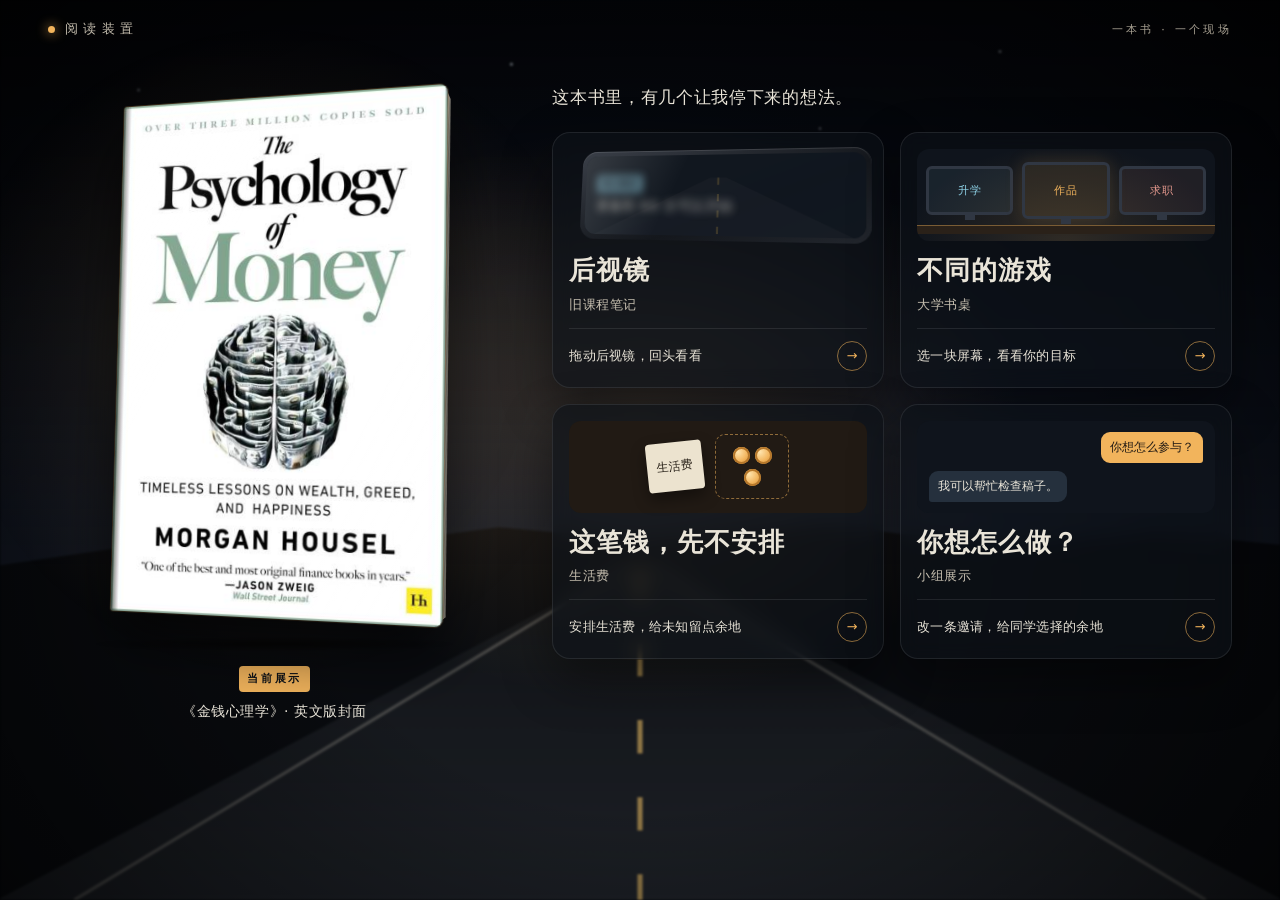
==== index.html @ bd825a44 "Publish reading atlas prototype" ====
<!-- File: index.html -->
<!DOCTYPE html>
<html lang="zh-CN">
<head>
<meta charset="UTF-8">
<meta name="viewport" content="width=device-width, initial-scale=1, viewport-fit=cover">
<title>阅读装置</title>
<style>
  :root {
    --ink: #e9e4d8;
    --ink-dim: #c5beaf;
    --ink-faint: #aaa394;
    --amber: #f2b45c;
    --amber-soft: rgba(242, 180, 92, 0.14);
    --cyan: #8fd3e8;
    --glass: rgba(14, 18, 25, 0.62);
    --glass-line: rgba(255, 255, 255, 0.09);
    --rx: 0deg;
    --ry: 0deg;
  }

  * {
    box-sizing: border-box;
    margin: 0;
    padding: 0;
  }

  html,
  body {
    min-height: 100%;
    background: #05070b;
    color: var(--ink);
    font-family: "PingFang SC", "Hiragino Sans GB", "Noto Sans SC", "Microsoft YaHei", system-ui, sans-serif;
    -webkit-font-smoothing: antialiased;
  }

  body {
    overflow-x: hidden;
  }

  a {
    color: inherit;
    text-decoration: none;
  }

  /* ---------- 夜路背景 ---------- */
  .backdrop {
    position: fixed;
    inset: 0;
    z-index: 0;
    pointer-events: none;
  }

  .backdrop svg {
    width: 100%;
    height: 100%;
    display: block;
    filter: blur(1.2px) brightness(0.8);
  }

  .dash {
    stroke-dasharray: 26 34;
    animation: drive 3.2s linear infinite;
  }

  @keyframes drive {
    to {
      stroke-dashoffset: -60;
    }
  }

  .backdrop::after {
    content: "";
    position: absolute;
    inset: 0;
    background:
      radial-gradient(ellipse at 50% 46%, rgba(242, 180, 92, 0.16) 0%, transparent 42%),
      radial-gradient(ellipse at 50% 60%, transparent 35%, rgba(0, 0, 0, 0.82) 100%);
  }

  /* ---------- 顶部 ---------- */
  .top {
    position: relative;
    z-index: 3;
    display: flex;
    justify-content: space-between;
    align-items: center;
    padding: max(20px, env(safe-area-inset-top)) clamp(18px, 4vw, 48px) 0;
  }

  .brand {
    font-size: 13px;
    letter-spacing: 0.42em;
    color: var(--ink-dim);
  }

  .brand::before {
    content: "";
    display: inline-block;
    width: 7px;
    height: 7px;
    margin-right: 10px;
    border-radius: 50%;
    background: var(--amber);
    box-shadow: 0 0 12px var(--amber);
    vertical-align: middle;
  }

  .now {
    font-size: 11px;
    letter-spacing: 0.3em;
    color: var(--ink-faint);
  }

  /* ---------- 主画面 ---------- */
  .scene {
    position: relative;
    z-index: 2;
    min-height: calc(100vh - 60px);
    min-height: calc(100dvh - 60px);
    display: grid;
    grid-template-columns: 1fr auto 1fr;
    align-items: center;
    gap: clamp(20px, 4vw, 64px);
    padding: clamp(20px, 4vh, 48px) clamp(18px, 4vw, 48px) max(28px, env(safe-area-inset-bottom));
  }

  /* 侧边竖排书名 */
  .vertical {
    justify-self: start;
    align-self: center;
    writing-mode: vertical-rl;
    font-size: clamp(40px, 6.2vw, 92px);
    font-weight: 800;
    letter-spacing: 0.18em;
    line-height: 1;
    color: transparent;
    -webkit-text-stroke: 1px rgba(242, 180, 92, 0.32);
    user-select: none;
    pointer-events: none;
  }

  /* ---------- 书 ---------- */
  .book-wrap {
    position: relative;
    display: flex;
    flex-direction: column;
    align-items: center;
    perspective: 1200px;
  }

  .halo {
    position: absolute;
    top: 42%;
    left: 50%;
    width: 150%;
    aspect-ratio: 1;
    transform: translate(-50%, -50%);
    border-radius: 50%;
    background: radial-gradient(circle, rgba(242, 180, 92, 0.22) 0%, rgba(242, 180, 92, 0.05) 40%, transparent 68%);
    animation: breathe 7s ease-in-out infinite;
    pointer-events: none;
  }

  @keyframes breathe {
    0%, 100% {
      opacity: 0.75;
    }
    50% {
      opacity: 1;
    }
  }

  .book {
    position: relative;
    width: clamp(190px, 24vw, 320px);
    aspect-ratio: 400 / 618;
    transform-style: preserve-3d;
    transform: rotateY(calc(-16deg + var(--ry))) rotateX(calc(4deg + var(--rx)));
    animation: float 8s ease-in-out infinite;
  }

  @keyframes float {
    0%, 100% {
      translate: 0 0;
    }
    50% {
      translate: 0 -8px;
    }
  }

  .cover {
    position: absolute;
    inset: 0;
    border-radius: 3px 8px 8px 3px;
    overflow: hidden;
    background: linear-gradient(155deg, #1d222b 0%, #0f1218 55%, #191d24 100%);
    box-shadow:
      0 30px 60px rgba(0, 0, 0, 0.65),
      0 0 0 1px rgba(242, 180, 92, 0.25),
      inset 0 1px 0 rgba(255, 255, 255, 0.08);
  }

  .cover::before {
    content: "";
    position: absolute;
    top: 0;
    bottom: 0;
    left: 0;
    width: 14px;
    background: linear-gradient(90deg, rgba(0, 0, 0, 0.55), rgba(255, 255, 255, 0.06) 60%, transparent);
    z-index: 2;
    pointer-events: none;
  }

  .cover::after {
    content: "";
    position: absolute;
    inset: 0;
    background: linear-gradient(118deg, rgba(255, 255, 255, 0.14) 0%, transparent 32%, transparent 70%, rgba(255, 255, 255, 0.05) 100%);
    z-index: 2;
    pointer-events: none;
  }

  .cover img {
    width: 100%;
    height: 100%;
    object-fit: contain;
    display: block;
  }

  .placeholder {
    position: absolute;
    inset: 0;
    display: flex;
    flex-direction: column;
    justify-content: center;
    gap: 28px;
    padding: 12% 12% 9% 16%;
  }

  .placeholder .rule {
    width: 38%;
    height: 2px;
    background: var(--amber);
  }

  .placeholder .ph-title {
    font-size: clamp(26px, 3.4vw, 44px);
    font-weight: 800;
    line-height: 1.2;
    letter-spacing: 0.08em;
    color: var(--ink);
    word-break: keep-all;
  }

  .placeholder .ph-mark {
    border: 1px dashed rgba(242, 180, 92, 0.55);
    border-radius: 6px;
    padding: 8px 10px;
    font-size: 10.5px;
    line-height: 1.6;
    color: var(--amber);
    background: rgba(242, 180, 92, 0.06);
  }

  .placeholder .ph-mark code {
    font-family: ui-monospace, SFMono-Regular, Menlo, monospace;
    font-size: 10px;
    color: var(--ink-dim);
  }

  .pages {
    position: absolute;
    top: 1.5%;
    bottom: 1.5%;
    right: 0;
    width: 22px;
    transform-origin: right center;
    transform: rotateY(-90deg);
    background: repeating-linear-gradient(90deg, #d9d2c2 0 1px, #bfb7a6 1px 2px);
    opacity: 0.7;
  }

  .floor-shadow {
    width: 80%;
    height: 22px;
    margin-top: 26px;
    border-radius: 50%;
    background: radial-gradient(ellipse, rgba(0, 0, 0, 0.7), transparent 70%);
    animation: shadow 8s ease-in-out infinite;
  }

  @keyframes shadow {
    0%, 100% {
      transform: scaleX(1);
      opacity: 0.9;
    }
    50% {
      transform: scaleX(0.9);
      opacity: 0.65;
    }
  }

  .caption {
    margin-top: 14px;
    display: flex;
    align-items: center;
    gap: 10px;
    font-size: clamp(15px, 1.6vw, 18px);
    letter-spacing: 0.12em;
  }

  .caption .label {
    font-size: 10px;
    letter-spacing: 0.24em;
    padding: 4px 8px;
    border-radius: 4px;
    color: #0d1117;
    background: var(--amber);
    font-weight: 700;
  }

  /* ---------- 作品入口 ---------- */
  .works {
    justify-self: end;
    align-self: end;
    display: flex;
    flex-direction: column;
    gap: 14px;
    width: min(340px, 100%);
    margin-bottom: clamp(0px, 6vh, 64px);
  }

  .works-head {
    font-size: 11px;
    letter-spacing: 0.32em;
    color: var(--ink-faint);
    padding-left: 2px;
  }

  .work {
    position: relative;
    display: block;
    padding: 16px;
    border-radius: 18px;
    background: var(--glass);
    border: 1px solid var(--glass-line);
    backdrop-filter: blur(10px);
    -webkit-backdrop-filter: blur(10px);
    box-shadow: 0 20px 50px rgba(0, 0, 0, 0.45);
    transition: transform 0.4s ease, border-color 0.4s ease;
    outline: none;
  }

  .work:hover,
  .work:focus-visible {
    transform: translateY(-3px);
    border-color: rgba(242, 180, 92, 0.45);
  }

  .work:focus-visible {
    box-shadow:
      0 0 0 3px rgba(143, 211, 232, 0.6),
      0 20px 50px rgba(0, 0, 0, 0.45);
  }

  /* 迷你后视镜 */
  .mini {
    position: relative;
    height: 92px;
    border-radius: 16px;
    padding: 5px;
    background: linear-gradient(160deg, #3a3f48, #14171c 60%, #22262d);
    box-shadow: inset 0 1px 0 rgba(255, 255, 255, 0.12);
    transform: perspective(600px) rotateY(-14deg) rotateX(6deg);
    transition: transform 0.6s ease;
  }

  .mini-glass {
    position: relative;
    width: 100%;
    height: 100%;
    border-radius: 12px;
    overflow: hidden;
    background: rgba(20, 26, 34, 0.95);
  }

  .mini-glass svg {
    position: absolute;
    inset: 0;
    width: 100%;
    height: 100%;
    opacity: 0.5;
  }

  .mini-note {
    position: absolute;
    inset: 0;
    display: flex;
    flex-direction: column;
    justify-content: center;
    gap: 5px;
    padding: 8px 12px;
    filter: blur(4px);
    opacity: 0.45;
    transition: filter 0.6s ease, opacity 0.6s ease;
  }

  .mini-note .tag {
    align-self: flex-start;
    font-size: 9px;
    font-weight: 700;
    letter-spacing: 0.12em;
    padding: 3px 6px;
    border-radius: 3px;
    color: #0d1117;
    background: var(--cyan);
  }

  .mini-note strong {
    font-size: 14px;
    letter-spacing: 0.04em;
  }

  .mini-shine {
    position: absolute;
    inset: 0;
    background: linear-gradient(115deg, rgba(255, 255, 255, 0.16) 0%, transparent 35%);
    pointer-events: none;
  }

  .work:hover .mini,
  .work:focus-visible .mini {
    transform: perspective(600px) rotateY(0deg) rotateX(0deg);
  }

  .work:hover .mini-note,
  .work:focus-visible .mini-note {
    filter: blur(0);
    opacity: 1;
  }

  .work-meta {
    margin-top: 14px;
    display: flex;
    flex-direction: column;
    gap: 6px;
  }

  .work-type {
    font-size: 10px;
    letter-spacing: 0.28em;
    color: var(--amber);
  }

  .work-title {
    font-size: clamp(24px, 2.6vw, 30px);
    font-weight: 800;
    letter-spacing: 0.12em;
  }

  .work-pair {
    font-size: 12.5px;
    color: var(--ink-dim);
    letter-spacing: 0.04em;
  }

  .work-cta {
    margin-top: 10px;
    display: flex;
    justify-content: space-between;
    align-items: center;
    padding-top: 12px;
    border-top: 1px solid var(--glass-line);
    font-size: 13px;
    letter-spacing: 0.08em;
  }

  .work-cta .arrow {
    display: inline-grid;
    place-items: center;
    width: 30px;
    height: 30px;
    border-radius: 50%;
    border: 1px solid rgba(242, 180, 92, 0.55);
    color: var(--amber);
    transition: background 0.3s, color 0.3s;
  }

  .work:hover .arrow,
  .work:focus-visible .arrow {
    background: var(--amber);
    color: #0d1117;
  }

  .desk-preview {
    position: relative; display: flex; align-items: center; gap: 9px;
    height: 92px; padding: 12px 9px 20px; border-radius: 12px;
    background: radial-gradient(ellipse at 50% 100%, #f2b45c24, transparent 75%), #0f141c;
    overflow: hidden;
  }
  .desk-preview::after {
    content: ""; position: absolute; left: 0; right: 0; bottom: 7px;
    height: 8px; border-top: 1px solid #f2b45c66; background: #2a2119;
  }
  .preview-screen {
    position: relative; display: grid; place-items: center; flex: 1; min-width: 0;
    height: 49px; border: 3px solid #303743; border-radius: 6px;
    background: #8fd3e813; color: #8fd3e8; font-size: 11px; letter-spacing: .1em;
  }
  .preview-screen::after {
    content: ""; position: absolute; bottom: -8px; left: 44%; width: 12%; height: 5px; background: #303743;
  }
  .preview-screen:nth-child(2) { height: 57px; color: var(--amber); background: #f2b45c18; box-shadow: 0 0 18px #f2b45c28; }
  .preview-screen:nth-child(3) { color: #e79a8f; background: #e79a8f13; }

  .chip-preview { display:flex; align-items:center; justify-content:center; gap:12px; height:92px; border-radius:12px; background:#211a14; }
  .preview-paper { padding:16px 10px; border-radius:4px; background:#ece3cf; color:#2b241b; font-size:12px; transform:rotate(-6deg); box-shadow:0 7px 15px #0006; }
  .preview-reserve { display:flex; flex-wrap:wrap; justify-content:center; gap:5px; width:74px; padding:12px 8px; border:1px dashed #f2b45c88; border-radius:10px; }
  .preview-chip { width:17px; height:17px; border-radius:50%; background:radial-gradient(circle at 30% 30%,#ffe4ad,#f2b45c 55%,#b6772a); box-shadow:inset 0 0 0 2px #b6772a; }

  /* ---------- 手机适配 ---------- */
  @media (max-width: 820px) {
    .scene {
      grid-template-columns: 1fr;
      justify-items: center;
      gap: 28px;
      padding-top: 18px;
    }

    .vertical {
      position: absolute;
      top: 10px;
      left: 14px;
      font-size: clamp(40px, 13vw, 64px);
      opacity: 0.7;
    }

    .book {
      width: clamp(170px, 50vw, 240px);
    }

    .works {
      justify-self: center;
      align-self: start;
      margin-bottom: 0;
    }
  }

  @media (prefers-reduced-motion: reduce) {
    .dash,
    .halo,
    .book,
    .floor-shadow {
      animation: none;
    }

    .work,
    .mini,
    .mini-note {
      transition: none;
    }
  }

  .chat-preview { display:flex; flex-direction:column; justify-content:center; gap:8px; height:92px; padding:12px; border-radius:12px; background:#0f141c; }
  .chat-preview span { align-self:flex-end; padding:7px 9px; border-radius:9px 9px 3px 9px; background:#f2b45c; color:#211a14; font-size:12px; }
  .chat-preview span + span { align-self:flex-start; border-radius:9px 9px 9px 3px; background:#25303d; color:#e9e4d8; }
  .work-pair, .cta, .site-name, .book-caption { font-size:14px; line-height:1.7; }

  /* 一本书与四个场景：保留周围留白，缩短入口纵向队列 */
  .scene {
    width: min(1280px, 100%);
    margin: 0 auto;
    grid-template-columns: minmax(0, 0.8fr) minmax(0, 1.2fr);
    align-items: start;
    gap: clamp(32px, 4vw, 64px);
    padding: clamp(32px, 5vh, 64px) clamp(24px, 4vw, 48px) 48px;
  }
  .vertical { display: none; }
  .book-wrap { min-width: 0; padding-top: 8px; }
  .book { width: min(340px, 100%); }
  .floor-shadow { margin-top: 20px; height: 16px; }
  .caption { flex-direction: column; gap: 8px; text-align: center; letter-spacing: .04em; line-height: 1.6; font-size: 14px; }
  .caption .label { font-size: 11px; }
  .works {
    display: grid;
    grid-template-columns: repeat(2, minmax(0, 1fr));
    width: 100%; min-width: 0;
    justify-self: stretch; align-self: start;
    gap: 16px; margin-bottom: 0;
  }
  .works-head { grid-column: 1 / -1; font-size: 17px; line-height: 1.7; letter-spacing: .04em; color: var(--ink); padding: 0 0 4px; }
  .work { display: flex; flex-direction: column; min-width: 0; padding: 16px; }
  .work-type { display: none; }
  .work-meta { margin-top: 12px; gap: 6px; margin-bottom: 12px; }
  .work-title { font-size: clamp(21px, 2vw, 26px); line-height: 1.4; letter-spacing: .04em; overflow-wrap: anywhere; }
  .work-pair { font-size: 13px; line-height: 1.6; }
  .work-cta { margin-top: auto; gap: 10px; font-size: 13px; line-height: 1.65; letter-spacing: .02em; }
  .work-cta .arrow { flex: none; }
  .mini, .desk-preview, .chip-preview, .chat-preview { flex: none; }
  @media (max-width: 999px) {
    .scene { grid-template-columns: minmax(0, 1fr); min-height: auto; gap: 40px; padding-top: 32px; }
    .book { width: min(300px, 65vw); }
    .book-wrap { width: 100%; }
    .works { width: min(680px, 100%); justify-self: center; }
    .works-head { text-align: center; }
    .work-title { font-size: 24px; }
  }
  @media (max-width: 599px) {
    .scene { padding-left: 20px; padding-right: 20px; gap: 32px; }
    .works { grid-template-columns: minmax(0, 1fr); width: min(400px, 100%); }
    .book { width: min(260px, 67vw); }
    .works-head { font-size: 16px; }
    .work { padding: 18px; }
    .work-title { font-size: 24px; }
    .top { gap: 14px; }
    .now { font-size: 10px; letter-spacing: .1em; }
  }
</style>
<link rel="stylesheet" href="mobile.css">
</head>
<body data-page="index">

<div class="backdrop" aria-hidden="true">
  <svg viewBox="0 0 1000 700" preserveAspectRatio="xMidYMax slice">
    <defs>
      <linearGradient id="sky" x1="0" y1="0" x2="0" y2="1">
        <stop offset="0" stop-color="#05070d"/>
        <stop offset="0.7" stop-color="#111827"/>
        <stop offset="1" stop-color="#1b2232"/>
      </linearGradient>
      <linearGradient id="asphalt" x1="0" y1="0" x2="0" y2="1">
        <stop offset="0" stop-color="#14171c"/>
        <stop offset="1" stop-color="#23272e"/>
      </linearGradient>
    </defs>
    <rect width="1000" height="440" fill="url(#sky)"/>
    <g fill="#cfd8e6">
      <circle cx="110" cy="70" r="1.2" opacity="0.6"/>
      <circle cx="250" cy="150" r="1" opacity="0.4"/>
      <circle cx="400" cy="50" r="1.3" opacity="0.7"/>
      <circle cx="640" cy="100" r="1" opacity="0.5"/>
      <circle cx="780" cy="40" r="1.2" opacity="0.6"/>
      <circle cx="900" cy="170" r="1" opacity="0.4"/>
    </g>
    <path d="M0 440 L150 418 L270 426 L390 410 L500 420 L640 408 L780 424 L900 414 L1000 424 L1000 440 Z" fill="#0a0d13"/>
    <rect y="440" width="1000" height="260" fill="#0b0e13"/>
    <polygon points="490,440 510,440 1000,700 0,700" fill="url(#asphalt)"/>
    <line x1="491" y1="440" x2="60" y2="700" stroke="#c9c4b8" stroke-width="2.5" opacity="0.35"/>
    <line x1="509" y1="440" x2="940" y2="700" stroke="#c9c4b8" stroke-width="2.5" opacity="0.35"/>
    <line class="dash" x1="500" y1="440" x2="500" y2="700" stroke="#f2c46b" stroke-width="4" opacity="0.7"/>
  </svg>
</div>

<header class="top">
  <span class="brand" id="siteName"></span>
  <span class="now">一本书 · 一个现场</span>
</header>

<main class="scene" id="scene">

  <div class="vertical" id="verticalTitle" aria-hidden="true"></div>

  <section class="book-wrap" aria-label="当前展示的书">
    <div class="halo"></div>
    <div class="book">
      <div class="cover" id="cover">
        <!-- ===== 封面图片替换位置 =====
             在下方 CONFIG.book.cover 填入图片路径（例如 images/cover.jpg），
             脚本会自动用图片替换此占位；留空则显示书名占位。 -->
      </div>
      <div class="pages"></div>
    </div>
    <div class="floor-shadow"></div>
    <p class="caption">
      <span class="label">当前展示</span>
      <span id="bookCaption"></span>
    </p>
  </section>

  <nav class="works" id="works" aria-label="作品入口"></nav>

</main>

<script>
/* ==================================================
   配置区：替换书名、封面、作品信息只需修改这里
   ================================================== */
var CONFIG = {
  siteName: "阅读装置",
  book: {
    title: "金钱心理学",
    cover: "assets/psychology-of-money-english-cover.jpg",
    edition: "The Psychology of Money（英文版）"
  },
  works: [
    {
      type: "互动作品",
      title: "后视镜",
      href: "rearview.html",
      pairing: "《金钱心理学》× 旧课程笔记",
      cta: "拖动后视镜，回头看看",
      previewTag: "笔记概括",
      previewLine: "准备到 60 分可以开始"
    },
    {
      type: "互动作品",
      title: "不同的游戏",
      href: "game.html",
      pairing: "《金钱心理学》× 大学书桌",
      cta: "选一块屏幕，看看你的目标",
      previewKind: "screens"
    },
    {
      type: "互动作品",
      title: "这笔钱，先不安排",
      href: "buffer.html",
      pairing: "《金钱心理学》× 生活费",
      cta: "安排生活费，给未知留点余地",
      previewKind: "chips"
    },
    {
      type: "互动作品",
      title: "你想怎么做？",
      href: "choice.html",
      pairing: "《金钱心理学》× 小组展示",
      cta: "改一条邀请，给同学选择的余地",
      previewKind: "chat"
    }
  ]
};
/* ================== 配置区结束 ================== */

(function () {
  var book = CONFIG.book;

  document.title = CONFIG.siteName + "｜《" + book.title + "》";
  document.getElementById("siteName").textContent = CONFIG.siteName;
  document.getElementById("verticalTitle").textContent = book.title;
  document.getElementById("bookCaption").textContent = "《" + book.title + "》· 英文版封面";

  /* ---------- 封面：有图用图，无图用占位 ---------- */
  var cover = document.getElementById("cover");

  function renderPlaceholder() {
    cover.innerHTML = "";
    var ph = document.createElement("div");
    ph.className = "placeholder";

    var rule = document.createElement("div");
    rule.className = "rule";

    var title = document.createElement("div");
    title.className = "ph-title";
    title.textContent = book.title;

    ph.appendChild(rule);
    ph.appendChild(title);
    cover.appendChild(ph);
  }

  if (book.cover) {
    var img = document.createElement("img");
    img.src = book.cover;
    img.alt = "《" + (book.edition || book.title) + "》封面";
    img.onerror = renderPlaceholder;
    cover.appendChild(img);
  } else {
    renderPlaceholder();
  }

  /* ---------- 作品入口 ---------- */
  var works = document.getElementById("works");
  var head = document.createElement("div");
  head.className = "works-head";
  head.textContent = "这本书里，有几个让我停下来的想法。";
  works.appendChild(head);

  CONFIG.works.forEach(function (w) {
    var a = document.createElement("a");
    a.className = "work";
    a.href = w.href;
    a.setAttribute("aria-label", w.type + "：" + w.title + "，" + w.pairing);

    a.innerHTML =
      '<div class="mini" aria-hidden="true">' +
        '<div class="mini-glass">' +
          '<svg viewBox="0 0 280 90" preserveAspectRatio="xMidYMid slice">' +
            '<rect width="280" height="90" fill="#0f141c"/>' +
            '<polygon points="132,28 148,28 280,90 0,90" fill="#1b1f26"/>' +
            '<line x1="140" y1="28" x2="140" y2="90" stroke="#6b5a35" stroke-width="2" stroke-dasharray="7 9"/>' +
          '</svg>' +
          '<div class="mini-note">' +
            '<span class="tag"></span>' +
            '<strong></strong>' +
          '</div>' +
          '<div class="mini-shine"></div>' +
        '</div>' +
      '</div>' +
      '<div class="work-meta">' +
        '<span class="work-type"></span>' +
        '<span class="work-title"></span>' +
        '<span class="work-pair"></span>' +
      '</div>' +
      '<div class="work-cta">' +
        '<span class="cta-text"></span>' +
        '<span class="arrow" aria-hidden="true">→</span>' +
      '</div>';

    a.querySelector(".mini-note .tag").textContent = w.previewTag;
    a.querySelector(".mini-note strong").textContent = w.previewLine;
    a.querySelector(".work-type").textContent = w.type;
    a.querySelector(".work-title").textContent = w.title;
    a.querySelector(".work-pair").textContent = w.pairing.split("×").pop().trim();
    a.querySelector(".cta-text").textContent = w.cta;

    if (w.previewKind === "screens") {
      var desk = document.createElement("div");
      desk.className = "desk-preview";
      desk.setAttribute("aria-hidden", "true");
      ["升学", "作品", "求职"].forEach(function (label) {
        var screen = document.createElement("span");
        screen.className = "preview-screen";
        screen.textContent = label;
        desk.appendChild(screen);
      });
      a.querySelector(".mini").replaceWith(desk);
    }


    if (w.previewKind === "chips") {
      var preview = document.createElement("div");
      preview.className = "chip-preview";
      preview.setAttribute("aria-hidden", "true");
      preview.innerHTML = '<span class="preview-paper">生活费</span><span class="preview-reserve"><i class="preview-chip"></i><i class="preview-chip"></i><i class="preview-chip"></i></span>';
      a.querySelector(".mini").replaceWith(preview);
    }

    if (w.previewKind === "chat") {
      var chat = document.createElement("div");
      chat.className = "chat-preview";
      chat.setAttribute("aria-hidden", "true");
      chat.innerHTML = '<span>你想怎么参与？</span><span>我可以帮忙检查稿子。</span>';
      a.querySelector(".mini").replaceWith(chat);
    }

    works.appendChild(a);
  });

  /* ---------- 克制的视差：仅鼠标、仅允许动态时 ---------- */
  var reduce = window.matchMedia("(prefers-reduced-motion: reduce)").matches;
  if (reduce) return;

  var root = document.documentElement;
  var targetX = 0;
  var targetY = 0;
  var curX = 0;
  var curY = 0;
  var running = false;

  function tick() {
    curX += (targetX - curX) * 0.08;
    curY += (targetY - curY) * 0.08;
    root.style.setProperty("--ry", (curX * 8).toFixed(2) + "deg");
    root.style.setProperty("--rx", (-curY * 5).toFixed(2) + "deg");
    if (Math.abs(targetX - curX) > 0.001 || Math.abs(targetY - curY) > 0.001) {
      requestAnimationFrame(tick);
    } else {
      running = false;
    }
  }

  window.addEventListener("pointermove", function (e) {
    if (e.pointerType !== "mouse") return;
    targetX = e.clientX / window.innerWidth - 0.5;
    targetY = e.clientY / window.innerHeight - 0.5;
    if (!running) {
      running = true;
      requestAnimationFrame(tick);
    }
  });

  document.addEventListener("mouseleave", function () {
    targetX = 0;
    targetY = 0;
    if (!running) {
      running = true;
      requestAnimationFrame(tick);
    }
  });
})();
</script>
</body>
</html>
---- mobile.css ----
/* Mobile-only adjustments; no remote dependencies. */
@media (max-width: 760px) {
  :root { --ink-dim: #c5beaf; --ink-faint: #aaa394; }
  body { padding-left: env(safe-area-inset-left, 0px); padding-right: env(safe-area-inset-right, 0px); padding-bottom: env(safe-area-inset-bottom, 0px); }
  .top { flex-wrap: wrap; gap: 10px; }
  .kicker { white-space: normal; line-height: 1.5; }
  .back, .btn, .return-link { min-height: 44px; display: inline-flex; align-items: center; justify-content: center; }
  .opt { min-height: 44px; }
  .btn, .back, .return-link, .opt { touch-action: manipulation; }
  .hint { font-size: 16px; line-height: 1.65; letter-spacing: .02em; }
  .demo, .sub, .setting, .note-tag, .tag, .use-note, .use-state, .ev-sub { font-size: 13px; line-height: 1.6; }
  .note p { font-size: 16px; line-height: 1.75; }
  .lamp, .halo, .floor-shadow, .dash { animation: none; }
  .note, .work, .status, .card { backdrop-filter: none; -webkit-backdrop-filter: none; }
  [data-page="index"] .work { background: rgba(14, 18, 25, .94); }
  [data-page="index"] .mini-note { filter: none; opacity: 1; }
  [data-page="index"] .mini { transform: none; }
  [data-page="index"] .book { animation: none; }
  [data-page="game"] .stage { height: clamp(460px, 68vh, 600px); height: clamp(460px, 68svh, 600px); }
  [data-page="game"] .b-text, [data-page="game"] .todo-text, [data-page="game"] .question { font-size: 16px; line-height: 1.55; }
  [data-page="game"] .face-side { padding: 8px; }
  [data-page="game"] .bubble { padding: 9px; gap: 5px; }
  [data-page="game"] .tag, [data-page="game"] .b-label, [data-page="game"] .tap { font-size: 12px; line-height: 1.45; letter-spacing: .04em; }
  [data-page="buffer"] .status { position: relative; top: auto; background: #0c1016; }
  [data-page="buffer"] .todo-text, [data-page="buffer"] .use-name { font-size: 16px; }
  [data-page="buffer"] .use { min-height: 150px; }
  [data-page="buffer"] .ev-actions { gap: 10px; }
  [data-page="choice"] .log { height: clamp(240px, 38vh, 320px); height: clamp(240px, 38svh, 320px); overscroll-behavior-y: contain; }
  [data-page="choice"] .msg, [data-page="choice"] .draft, [data-page="choice"] .opt { font-size: 16px; line-height: 1.7; }
  [data-page="choice"] .msg.system { font-size: 13px; }
  [data-page="choice"] .pre-status, [data-page="choice"] .st-limit { font-size: 14px; }
  html.rearview-page { height: auto; overflow-y: auto; }
  body[data-page="rearview"] { height: auto; overflow-y: auto; }
  [data-page="rearview"] { --mirror-h: 160px; }
  [data-page="rearview"] .stage { height: max(820px, 100vh); height: max(820px, 100svh); overflow: visible; }
  [data-page="rearview"] .dock { pointer-events: auto; }
  [data-page="rearview"] .card { background: #0c0f14; }
  [data-page="rearview"] .card p { font-size: 16px; line-height: 1.65; }
  [data-page="rearview"] .card small, [data-page="rearview"] .note .line2, [data-page="rearview"] .chips span { font-size: 12px; line-height: 1.5; }
  [data-page="rearview"] .note { padding: 10px 12px; gap: 5px; }
}
@media (max-width: 599px) {
  [data-page="index"] .scene { padding-top: 20px; gap: 24px; }
  [data-page="index"] .book { width: min(220px, 57vw); width: min(220px, 57vw, calc(45svh * 400 / 618)); }
  [data-page="index"] .floor-shadow { margin-top: 12px; height: 10px; }
  [data-page="index"] .caption { margin-top: 8px; }
}
@media (max-width: 359px) {
  [data-page="buffer"] .uses { grid-template-columns: minmax(0, 1fr); }
}
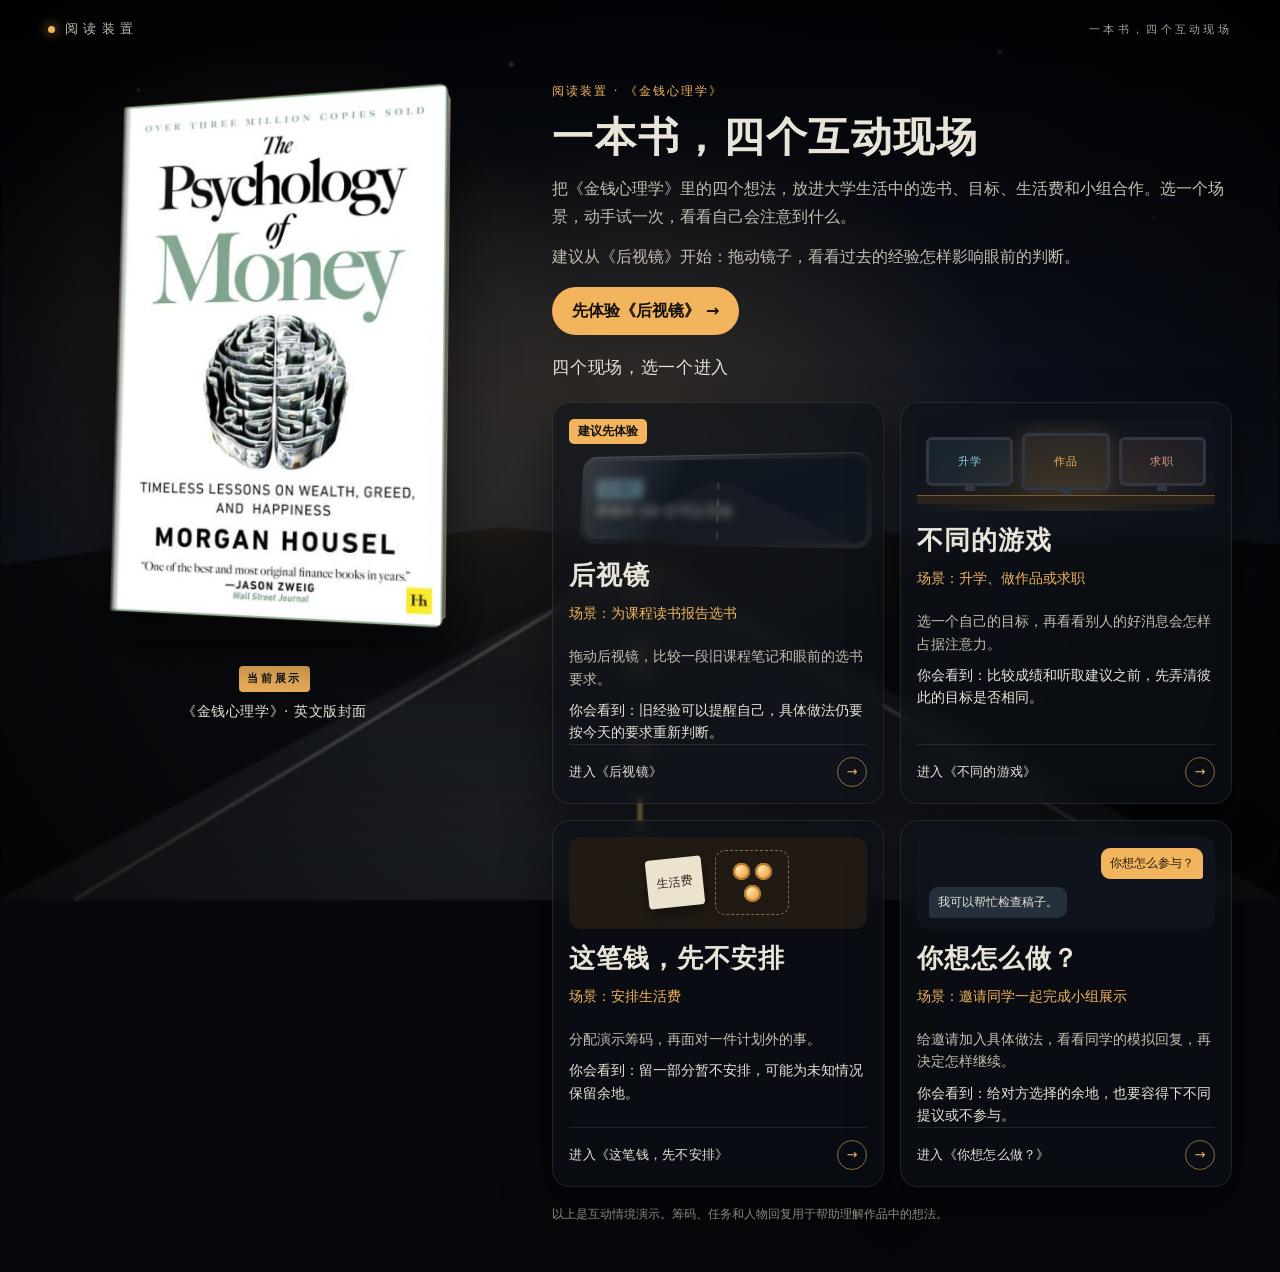
==== commit b8351460: "Publish clearer reading atlas homepage" ====
--- a/index.html
+++ b/index.html
@@ -599,18 +599,48 @@
   .work-cta { margin-top: auto; gap: 10px; font-size: 13px; line-height: 1.65; letter-spacing: .02em; }
   .work-cta .arrow { flex: none; }
   .mini, .desk-preview, .chip-preview, .chat-preview { flex: none; }
+  .scene {
+    grid-template-areas:
+      "book intro"
+      "book works"
+      "book disclaimer";
+    row-gap: 18px;
+  }
+  .intro { grid-area: intro; max-width: 720px; }
+  .intro-eyebrow { color: var(--amber); font-size: 12px; letter-spacing: .16em; }
+  .intro h1 { margin-top: 12px; font-size: clamp(30px, 3.2vw, 46px); line-height: 1.25; letter-spacing: .04em; }
+  .intro p:not(.intro-eyebrow) { margin-top: 12px; color: var(--ink-dim); font-size: 16px; line-height: 1.75; }
+  .intro .intro-start-note { color: var(--ink); }
+  .intro-start { display: inline-flex; align-items: center; justify-content: center; min-height: 48px; margin-top: 16px; padding: 10px 20px; border-radius: 999px; background: var(--amber); color: #12100d; font-size: 16px; font-weight: 700; }
+  .intro-start:hover, .intro-start:focus-visible { background: #ffd08a; }
+  .intro-start:focus-visible { outline: 3px solid var(--cyan); outline-offset: 3px; }
+  .book-wrap { grid-area: book; }
+  .works { grid-area: works; }
+  .work-recommend { align-self: flex-start; margin-bottom: 10px; padding: 4px 9px; border-radius: 5px; background: var(--amber); color: #12100d; font-size: 12px; font-weight: 700; }
+  .work-scene, .work-action, .work-outcome { font-size: 14px; line-height: 1.6; color: var(--ink-dim); }
+  .work-scene { margin-top: 2px; color: var(--amber); }
+  .work-action, .work-outcome { margin-top: 9px; }
+  .work-outcome { color: var(--ink); }
+  .site-disclaimer { grid-area: disclaimer; color: var(--ink-faint); font-size: 12px; line-height: 1.65; }
   @media (max-width: 999px) {
-    .scene { grid-template-columns: minmax(0, 1fr); min-height: auto; gap: 40px; padding-top: 32px; }
+    .scene { grid-template-columns: minmax(0, 1fr); grid-template-areas: "intro" "book" "works" "disclaimer"; min-height: auto; gap: 24px; padding-top: 32px; }
+    .intro { width: min(680px, 100%); justify-self: center; }
     .book { width: min(300px, 65vw); }
     .book-wrap { width: 100%; }
     .works { width: min(680px, 100%); justify-self: center; }
     .works-head { text-align: center; }
     .work-title { font-size: 24px; }
+    .site-disclaimer { width: min(680px, 100%); justify-self: center; }
   }
   @media (max-width: 599px) {
-    .scene { padding-left: 20px; padding-right: 20px; gap: 32px; }
+    .scene { padding-left: 20px; padding-right: 20px; gap: 20px; }
+    .intro h1 { font-size: clamp(25px, 7vw, 32px); }
+    .intro p:not(.intro-eyebrow) { font-size: 15px; line-height: 1.65; margin-top: 9px; }
+    .intro-start { margin-top: 12px; }
     .works { grid-template-columns: minmax(0, 1fr); width: min(400px, 100%); }
-    .book { width: min(260px, 67vw); }
+    .book { width: min(150px, 36vw); }
+    .book-wrap { padding-top: 0; }
+    .caption { margin-top: 4px; }
     .works-head { font-size: 16px; }
     .work { padding: 18px; }
     .work-title { font-size: 24px; }
@@ -655,12 +685,20 @@
 
 <header class="top">
   <span class="brand" id="siteName"></span>
-  <span class="now">一本书 · 一个现场</span>
+  <span class="now">一本书，四个互动现场</span>
 </header>
 
 <main class="scene" id="scene">
 
   <div class="vertical" id="verticalTitle" aria-hidden="true"></div>
+
+  <section class="intro" aria-labelledby="intro-title">
+    <p class="intro-eyebrow">阅读装置 · 《金钱心理学》</p>
+    <h1 id="intro-title">一本书，四个互动现场</h1>
+    <p>把《金钱心理学》里的四个想法，放进大学生活中的选书、目标、生活费和小组合作。选一个场景，动手试一次，看看自己会注意到什么。</p>
+    <p class="intro-start-note">建议从《后视镜》开始：拖动镜子，看看过去的经验怎样影响眼前的判断。</p>
+    <a class="intro-start" href="rearview.html">先体验《后视镜》 →</a>
+  </section>
 
   <section class="book-wrap" aria-label="当前展示的书">
     <div class="halo"></div>
@@ -680,6 +718,8 @@
   </section>
 
   <nav class="works" id="works" aria-label="作品入口"></nav>
+
+  <p class="site-disclaimer">以上是互动情境演示。筹码、任务和人物回复用于帮助理解作品中的想法。</p>
 
 </main>
 
@@ -700,7 +740,11 @@
       title: "后视镜",
       href: "rearview.html",
       pairing: "《金钱心理学》× 旧课程笔记",
-      cta: "拖动后视镜，回头看看",
+      scene: "为课程读书报告选书",
+      action: "拖动后视镜，比较一段旧课程笔记和眼前的选书要求。",
+      outcome: "旧经验可以提醒自己，具体做法仍要按今天的要求重新判断。",
+      recommended: true,
+      cta: "进入《后视镜》",
       previewTag: "笔记概括",
       previewLine: "准备到 60 分可以开始"
     },
@@ -709,7 +753,10 @@
       title: "不同的游戏",
       href: "game.html",
       pairing: "《金钱心理学》× 大学书桌",
-      cta: "选一块屏幕，看看你的目标",
+      scene: "升学、做作品或求职",
+      action: "选一个自己的目标，再看看别人的好消息会怎样占据注意力。",
+      outcome: "比较成绩和听取建议之前，先弄清彼此的目标是否相同。",
+      cta: "进入《不同的游戏》",
       previewKind: "screens"
     },
     {
@@ -717,7 +764,10 @@
       title: "这笔钱，先不安排",
       href: "buffer.html",
       pairing: "《金钱心理学》× 生活费",
-      cta: "安排生活费，给未知留点余地",
+      scene: "安排生活费",
+      action: "分配演示筹码，再面对一件计划外的事。",
+      outcome: "留一部分暂不安排，可能为未知情况保留余地。",
+      cta: "进入《这笔钱，先不安排》",
       previewKind: "chips"
     },
     {
@@ -725,7 +775,10 @@
       title: "你想怎么做？",
       href: "choice.html",
       pairing: "《金钱心理学》× 小组展示",
-      cta: "改一条邀请，给同学选择的余地",
+      scene: "邀请同学一起完成小组展示",
+      action: "给邀请加入具体做法，看看同学的模拟回复，再决定怎样继续。",
+      outcome: "给对方选择的余地，也要容得下不同提议或不参与。",
+      cta: "进入《你想怎么做？》",
       previewKind: "chat"
     }
   ]
@@ -774,14 +827,14 @@
   var works = document.getElementById("works");
   var head = document.createElement("div");
   head.className = "works-head";
-  head.textContent = "这本书里，有几个让我停下来的想法。";
+  head.textContent = "四个现场，选一个进入";
   works.appendChild(head);
 
   CONFIG.works.forEach(function (w) {
     var a = document.createElement("a");
     a.className = "work";
     a.href = w.href;
-    a.setAttribute("aria-label", w.type + "：" + w.title + "，" + w.pairing);
+    a.setAttribute("aria-label", w.type + "：" + w.title + "。场景：" + w.scene + "。" + w.action);
 
     a.innerHTML =
       '<div class="mini" aria-hidden="true">' +
@@ -801,8 +854,10 @@
       '<div class="work-meta">' +
         '<span class="work-type"></span>' +
         '<span class="work-title"></span>' +
-        '<span class="work-pair"></span>' +
+        '<span class="work-scene"></span>' +
       '</div>' +
+      '<p class="work-action"></p>' +
+      '<p class="work-outcome"></p>' +
       '<div class="work-cta">' +
         '<span class="cta-text"></span>' +
         '<span class="arrow" aria-hidden="true">→</span>' +
@@ -812,8 +867,16 @@
     a.querySelector(".mini-note strong").textContent = w.previewLine;
     a.querySelector(".work-type").textContent = w.type;
     a.querySelector(".work-title").textContent = w.title;
-    a.querySelector(".work-pair").textContent = w.pairing.split("×").pop().trim();
+    a.querySelector(".work-scene").textContent = "场景：" + w.scene;
+    a.querySelector(".work-action").textContent = w.action;
+    a.querySelector(".work-outcome").textContent = "你会看到：" + w.outcome;
     a.querySelector(".cta-text").textContent = w.cta;
+    if (w.recommended) {
+      var recommend = document.createElement("span");
+      recommend.className = "work-recommend";
+      recommend.textContent = "建议先体验";
+      a.prepend(recommend);
+    }
 
     if (w.previewKind === "screens") {
       var desk = document.createElement("div");
@@ -892,4 +955,4 @@
 })();
 </script>
 </body>
-</html>+</html>
--- a/mobile.css
+++ b/mobile.css
@@ -40,8 +40,8 @@
   [data-page="rearview"] .note { padding: 10px 12px; gap: 5px; }
 }
 @media (max-width: 599px) {
-  [data-page="index"] .scene { padding-top: 20px; gap: 24px; }
-  [data-page="index"] .book { width: min(220px, 57vw); width: min(220px, 57vw, calc(45svh * 400 / 618)); }
+  [data-page="index"] .scene { padding-top: 20px; gap: 20px; }
+  [data-page="index"] .book { width: min(150px, 36vw, calc(28svh * 400 / 618)); }
   [data-page="index"] .floor-shadow { margin-top: 12px; height: 10px; }
   [data-page="index"] .caption { margin-top: 8px; }
 }
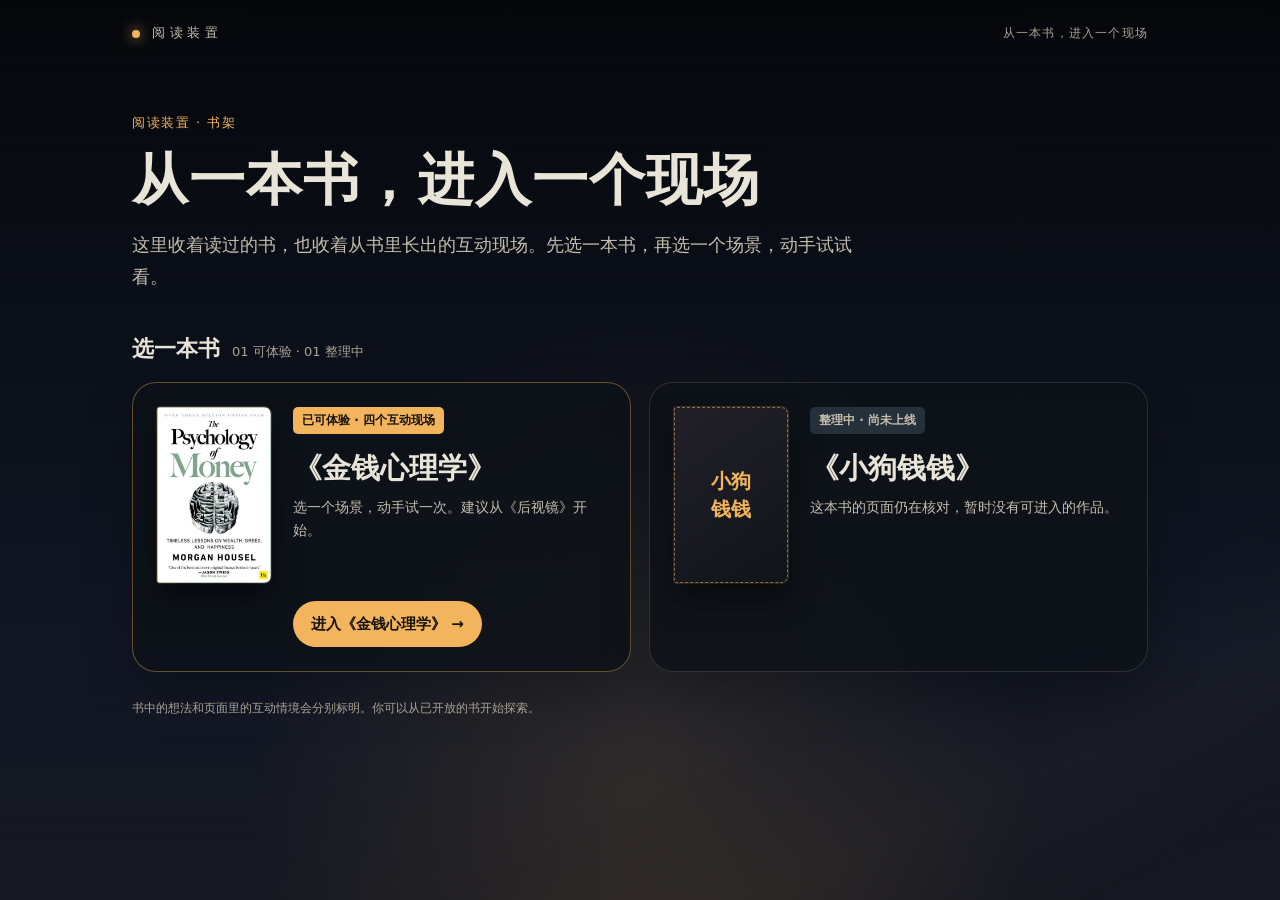
==== commit 3a9766a9: "Add multi-book shelf and Psychology of Money book page" ====
--- a/index.html
+++ b/index.html
@@ -1,958 +1,192 @@
-<!-- File: index.html -->
 <!DOCTYPE html>
 <html lang="zh-CN">
 <head>
-<meta charset="UTF-8">
-<meta name="viewport" content="width=device-width, initial-scale=1, viewport-fit=cover">
-<title>阅读装置</title>
-<style>
-  :root {
-    --ink: #e9e4d8;
-    --ink-dim: #c5beaf;
-    --ink-faint: #aaa394;
-    --amber: #f2b45c;
-    --amber-soft: rgba(242, 180, 92, 0.14);
-    --cyan: #8fd3e8;
-    --glass: rgba(14, 18, 25, 0.62);
-    --glass-line: rgba(255, 255, 255, 0.09);
-    --rx: 0deg;
-    --ry: 0deg;
-  }
+  <meta charset="UTF-8">
+  <meta name="viewport" content="width=device-width, initial-scale=1, viewport-fit=cover">
+  <meta name="theme-color" content="#080b10">
+  <title>阅读装置｜选一本书</title>
+  <style>
+    :root {
+      color-scheme: dark;
+      --ink: #e9e4d8;
+      --muted: #c5beaf;
+      --amber: #f2b45c;
+      --cyan: #8fd3e8;
+    }
+    * { box-sizing: border-box; }
+    html { min-height: 100%; background: #080b10; }
+    body {
+      min-height: 100vh;
+      min-height: 100dvh;
+      margin: 0;
+      overflow-x: hidden;
+      color: var(--ink);
+      background:
+        radial-gradient(ellipse at 50% 88%, rgba(242, 180, 92, .12), transparent 43%),
+        linear-gradient(180deg, #05070b 0%, #111725 72%, #161821 100%);
+      font-family: "PingFang SC", "Hiragino Sans GB", "Noto Sans SC", "Microsoft YaHei", system-ui, sans-serif;
+      -webkit-font-smoothing: antialiased;
+    }
+    body::before {
+      content: "";
+      position: fixed;
+      inset: 0;
+      pointer-events: none;
+      opacity: .35;
+      background: linear-gradient(155deg, transparent 73%, rgba(242, 180, 92, .08) 84%, transparent 95%);
+    }
+    a { color: inherit; text-decoration: none; }
+    .shell { position: relative; width: min(1080px, 100%); margin: 0 auto; padding: 24px 32px 56px; }
+    .top { display: flex; align-items: center; justify-content: space-between; gap: 16px; }
+    .brand { color: var(--muted); font-size: 13px; letter-spacing: .36em; white-space: nowrap; }
+    .brand::before {
+      content: "";
+      display: inline-block;
+      width: 8px;
+      height: 8px;
+      margin-right: 12px;
+      border-radius: 50%;
+      vertical-align: middle;
+      background: var(--amber);
+      box-shadow: 0 0 14px var(--amber);
+    }
+    .top-note { color: #aaa394; font-size: 12px; letter-spacing: .1em; }
+    .hero { max-width: 790px; margin: clamp(40px, 8vh, 84px) 0 42px; }
+    .eyebrow { margin: 0 0 14px; color: var(--amber); font-size: 13px; letter-spacing: .12em; }
+    h1 { margin: 0; font-size: clamp(34px, 5vw, 56px); line-height: 1.2; letter-spacing: .02em; }
+    .hero p:last-child { max-width: 720px; margin: 16px 0 0; color: var(--muted); font-size: clamp(15px, 1.7vw, 18px); line-height: 1.75; }
+    .section-title { display: flex; align-items: baseline; gap: 12px; margin: 0 0 18px; }
+    .section-title h2 { margin: 0; font-size: 22px; }
+    .section-title span { color: #aaa394; font-size: 13px; }
+    .shelf { display: grid; grid-template-columns: repeat(2, minmax(0, 1fr)); gap: 18px; }
+    .book-card {
+      min-width: 0;
+      min-height: 290px;
+      display: grid;
+      grid-template-columns: 114px minmax(0, 1fr);
+      gap: 22px;
+      padding: 24px;
+      border: 1px solid rgba(255, 255, 255, .12);
+      border-radius: 24px;
+      background: rgba(14, 18, 25, .84);
+      box-shadow: 0 22px 50px rgba(0, 0, 0, .25);
+    }
+    .book-card.available { border-color: rgba(242, 180, 92, .38); }
+    .cover {
+      align-self: start;
+      width: 100%;
+      aspect-ratio: 400 / 618;
+      border-radius: 3px 7px 7px 3px;
+      overflow: hidden;
+      box-shadow: 0 16px 28px rgba(0, 0, 0, .5), 0 0 0 1px rgba(242, 180, 92, .22);
+    }
+    .cover img { display: block; width: 100%; height: 100%; object-fit: cover; }
+    .cover.pending {
+      display: grid;
+      place-items: center;
+      padding: 16px;
+      border: 1px dashed rgba(242, 180, 92, .55);
+      color: var(--amber);
+      background: linear-gradient(145deg, #222028, #10141b);
+      font-size: 20px;
+      font-weight: 700;
+      line-height: 1.4;
+      text-align: center;
+    }
+    .card-content { display: flex; flex-direction: column; align-items: flex-start; min-width: 0; }
+    .status {
+      display: inline-block;
+      padding: 5px 9px;
+      border-radius: 5px;
+      color: #16120e;
+      background: var(--amber);
+      font-size: 12px;
+      font-weight: 700;
+    }
+    .status.pending { color: var(--muted); background: #26303b; }
+    .card-content h3 { margin: 16px 0 8px; font-size: clamp(23px, 2.5vw, 29px); line-height: 1.3; }
+    .card-content p { margin: 0; color: var(--muted); font-size: 14px; line-height: 1.65; }
+    .enter {
+      display: inline-flex;
+      align-items: center;
+      justify-content: center;
+      min-height: 46px;
+      margin-top: auto;
+      padding: 9px 18px;
+      border-radius: 999px;
+      color: #17120d;
+      background: var(--amber);
+      font-size: 15px;
+      font-weight: 700;
+    }
+    .enter:hover, .enter:focus-visible { background: #ffd08a; }
+    .enter:focus-visible { outline: 3px solid var(--cyan); outline-offset: 3px; }
+    .closing { margin: 26px 0 0; color: #aaa394; font-size: 12px; line-height: 1.7; }
+    @media (max-width: 760px) {
+      .shell { padding: max(18px, env(safe-area-inset-top)) 20px max(32px, env(safe-area-inset-bottom)); }
+      .top-note { font-size: 11px; }
+      .hero { margin: 34px 0 25px; }
+      .eyebrow { margin-bottom: 8px; }
+      h1 { font-size: clamp(28px, 8vw, 38px); }
+      .hero p:last-child { margin-top: 10px; font-size: 14px; line-height: 1.6; }
+      .section-title { margin-bottom: 12px; }
+      .section-title h2 { font-size: 18px; }
+      .shelf { grid-template-columns: minmax(0, 1fr); gap: 12px; }
+      .book-card { min-height: 0; grid-template-columns: 80px minmax(0, 1fr); gap: 16px; padding: 16px; border-radius: 18px; }
+      .card-content h3 { margin: 8px 0 4px; font-size: 21px; }
+      .card-content p { font-size: 13px; line-height: 1.5; }
+      .enter { min-height: 44px; margin-top: 12px; padding: 8px 14px; font-size: 14px; }
+      .cover.pending { font-size: 16px; }
+    }
+    @media (max-width: 380px) {
+      .shell { padding-left: 14px; padding-right: 14px; }
+      .top-note { letter-spacing: 0; }
+      .book-card { grid-template-columns: 68px minmax(0, 1fr); gap: 12px; }
+    }
+  </style>
+</head>
+<body>
+  <div class="shell">
+    <header class="top">
+      <span class="brand">阅读装置</span>
+      <span class="top-note">从一本书，进入一个现场</span>
+    </header>
 
-  * {
-    box-sizing: border-box;
-    margin: 0;
-    padding: 0;
-  }
+    <main>
+      <section class="hero" aria-labelledby="page-title">
+        <p class="eyebrow">阅读装置 · 书架</p>
+        <h1 id="page-title">从一本书，进入一个现场</h1>
+        <p>这里收着读过的书，也收着从书里长出的互动现场。先选一本书，再选一个场景，动手试试看。</p>
+      </section>
 
-  html,
-  body {
-    min-height: 100%;
-    background: #05070b;
-    color: var(--ink);
-    font-family: "PingFang SC", "Hiragino Sans GB", "Noto Sans SC", "Microsoft YaHei", system-ui, sans-serif;
-    -webkit-font-smoothing: antialiased;
-  }
+      <section aria-labelledby="shelf-title">
+        <div class="section-title">
+          <h2 id="shelf-title">选一本书</h2>
+          <span>01 可体验 · 01 整理中</span>
+        </div>
+        <div class="shelf">
+          <article class="book-card available">
+            <div class="cover"><img src="assets/psychology-of-money-english-cover.jpg" alt="《金钱心理学》英文版封面"></div>
+            <div class="card-content">
+              <span class="status">已可体验 · 四个互动现场</span>
+              <h3>《金钱心理学》</h3>
+              <p>选一个场景，动手试一次。建议从《后视镜》开始。</p>
+              <a class="enter" href="books/psychology-of-money.html">进入《金钱心理学》 →</a>
+            </div>
+          </article>
 
-  body {
-    overflow-x: hidden;
-  }
-
-  a {
-    color: inherit;
-    text-decoration: none;
-  }
-
-  /* ---------- 夜路背景 ---------- */
-  .backdrop {
-    position: fixed;
-    inset: 0;
-    z-index: 0;
-    pointer-events: none;
-  }
-
-  .backdrop svg {
-    width: 100%;
-    height: 100%;
-    display: block;
-    filter: blur(1.2px) brightness(0.8);
-  }
-
-  .dash {
-    stroke-dasharray: 26 34;
-    animation: drive 3.2s linear infinite;
-  }
-
-  @keyframes drive {
-    to {
-      stroke-dashoffset: -60;
-    }
-  }
-
-  .backdrop::after {
-    content: "";
-    position: absolute;
-    inset: 0;
-    background:
-      radial-gradient(ellipse at 50% 46%, rgba(242, 180, 92, 0.16) 0%, transparent 42%),
-      radial-gradient(ellipse at 50% 60%, transparent 35%, rgba(0, 0, 0, 0.82) 100%);
-  }
-
-  /* ---------- 顶部 ---------- */
-  .top {
-    position: relative;
-    z-index: 3;
-    display: flex;
-    justify-content: space-between;
-    align-items: center;
-    padding: max(20px, env(safe-area-inset-top)) clamp(18px, 4vw, 48px) 0;
-  }
-
-  .brand {
-    font-size: 13px;
-    letter-spacing: 0.42em;
-    color: var(--ink-dim);
-  }
-
-  .brand::before {
-    content: "";
-    display: inline-block;
-    width: 7px;
-    height: 7px;
-    margin-right: 10px;
-    border-radius: 50%;
-    background: var(--amber);
-    box-shadow: 0 0 12px var(--amber);
-    vertical-align: middle;
-  }
-
-  .now {
-    font-size: 11px;
-    letter-spacing: 0.3em;
-    color: var(--ink-faint);
-  }
-
-  /* ---------- 主画面 ---------- */
-  .scene {
-    position: relative;
-    z-index: 2;
-    min-height: calc(100vh - 60px);
-    min-height: calc(100dvh - 60px);
-    display: grid;
-    grid-template-columns: 1fr auto 1fr;
-    align-items: center;
-    gap: clamp(20px, 4vw, 64px);
-    padding: clamp(20px, 4vh, 48px) clamp(18px, 4vw, 48px) max(28px, env(safe-area-inset-bottom));
-  }
-
-  /* 侧边竖排书名 */
-  .vertical {
-    justify-self: start;
-    align-self: center;
-    writing-mode: vertical-rl;
-    font-size: clamp(40px, 6.2vw, 92px);
-    font-weight: 800;
-    letter-spacing: 0.18em;
-    line-height: 1;
-    color: transparent;
-    -webkit-text-stroke: 1px rgba(242, 180, 92, 0.32);
-    user-select: none;
-    pointer-events: none;
-  }
-
-  /* ---------- 书 ---------- */
-  .book-wrap {
-    position: relative;
-    display: flex;
-    flex-direction: column;
-    align-items: center;
-    perspective: 1200px;
-  }
-
-  .halo {
-    position: absolute;
-    top: 42%;
-    left: 50%;
-    width: 150%;
-    aspect-ratio: 1;
-    transform: translate(-50%, -50%);
-    border-radius: 50%;
-    background: radial-gradient(circle, rgba(242, 180, 92, 0.22) 0%, rgba(242, 180, 92, 0.05) 40%, transparent 68%);
-    animation: breathe 7s ease-in-out infinite;
-    pointer-events: none;
-  }
-
-  @keyframes breathe {
-    0%, 100% {
-      opacity: 0.75;
-    }
-    50% {
-      opacity: 1;
-    }
-  }
-
-  .book {
-    position: relative;
-    width: clamp(190px, 24vw, 320px);
-    aspect-ratio: 400 / 618;
-    transform-style: preserve-3d;
-    transform: rotateY(calc(-16deg + var(--ry))) rotateX(calc(4deg + var(--rx)));
-    animation: float 8s ease-in-out infinite;
-  }
-
-  @keyframes float {
-    0%, 100% {
-      translate: 0 0;
-    }
-    50% {
-      translate: 0 -8px;
-    }
-  }
-
-  .cover {
-    position: absolute;
-    inset: 0;
-    border-radius: 3px 8px 8px 3px;
-    overflow: hidden;
-    background: linear-gradient(155deg, #1d222b 0%, #0f1218 55%, #191d24 100%);
-    box-shadow:
-      0 30px 60px rgba(0, 0, 0, 0.65),
-      0 0 0 1px rgba(242, 180, 92, 0.25),
-      inset 0 1px 0 rgba(255, 255, 255, 0.08);
-  }
-
-  .cover::before {
-    content: "";
-    position: absolute;
-    top: 0;
-    bottom: 0;
-    left: 0;
-    width: 14px;
-    background: linear-gradient(90deg, rgba(0, 0, 0, 0.55), rgba(255, 255, 255, 0.06) 60%, transparent);
-    z-index: 2;
-    pointer-events: none;
-  }
-
-  .cover::after {
-    content: "";
-    position: absolute;
-    inset: 0;
-    background: linear-gradient(118deg, rgba(255, 255, 255, 0.14) 0%, transparent 32%, transparent 70%, rgba(255, 255, 255, 0.05) 100%);
-    z-index: 2;
-    pointer-events: none;
-  }
-
-  .cover img {
-    width: 100%;
-    height: 100%;
-    object-fit: contain;
-    display: block;
-  }
-
-  .placeholder {
-    position: absolute;
-    inset: 0;
-    display: flex;
-    flex-direction: column;
-    justify-content: center;
-    gap: 28px;
-    padding: 12% 12% 9% 16%;
-  }
-
-  .placeholder .rule {
-    width: 38%;
-    height: 2px;
-    background: var(--amber);
-  }
-
-  .placeholder .ph-title {
-    font-size: clamp(26px, 3.4vw, 44px);
-    font-weight: 800;
-    line-height: 1.2;
-    letter-spacing: 0.08em;
-    color: var(--ink);
-    word-break: keep-all;
-  }
-
-  .placeholder .ph-mark {
-    border: 1px dashed rgba(242, 180, 92, 0.55);
-    border-radius: 6px;
-    padding: 8px 10px;
-    font-size: 10.5px;
-    line-height: 1.6;
-    color: var(--amber);
-    background: rgba(242, 180, 92, 0.06);
-  }
-
-  .placeholder .ph-mark code {
-    font-family: ui-monospace, SFMono-Regular, Menlo, monospace;
-    font-size: 10px;
-    color: var(--ink-dim);
-  }
-
-  .pages {
-    position: absolute;
-    top: 1.5%;
-    bottom: 1.5%;
-    right: 0;
-    width: 22px;
-    transform-origin: right center;
-    transform: rotateY(-90deg);
-    background: repeating-linear-gradient(90deg, #d9d2c2 0 1px, #bfb7a6 1px 2px);
-    opacity: 0.7;
-  }
-
-  .floor-shadow {
-    width: 80%;
-    height: 22px;
-    margin-top: 26px;
-    border-radius: 50%;
-    background: radial-gradient(ellipse, rgba(0, 0, 0, 0.7), transparent 70%);
-    animation: shadow 8s ease-in-out infinite;
-  }
-
-  @keyframes shadow {
-    0%, 100% {
-      transform: scaleX(1);
-      opacity: 0.9;
-    }
-    50% {
-      transform: scaleX(0.9);
-      opacity: 0.65;
-    }
-  }
-
-  .caption {
-    margin-top: 14px;
-    display: flex;
-    align-items: center;
-    gap: 10px;
-    font-size: clamp(15px, 1.6vw, 18px);
-    letter-spacing: 0.12em;
-  }
-
-  .caption .label {
-    font-size: 10px;
-    letter-spacing: 0.24em;
-    padding: 4px 8px;
-    border-radius: 4px;
-    color: #0d1117;
-    background: var(--amber);
-    font-weight: 700;
-  }
-
-  /* ---------- 作品入口 ---------- */
-  .works {
-    justify-self: end;
-    align-self: end;
-    display: flex;
-    flex-direction: column;
-    gap: 14px;
-    width: min(340px, 100%);
-    margin-bottom: clamp(0px, 6vh, 64px);
-  }
-
-  .works-head {
-    font-size: 11px;
-    letter-spacing: 0.32em;
-    color: var(--ink-faint);
-    padding-left: 2px;
-  }
-
-  .work {
-    position: relative;
-    display: block;
-    padding: 16px;
-    border-radius: 18px;
-    background: var(--glass);
-    border: 1px solid var(--glass-line);
-    backdrop-filter: blur(10px);
-    -webkit-backdrop-filter: blur(10px);
-    box-shadow: 0 20px 50px rgba(0, 0, 0, 0.45);
-    transition: transform 0.4s ease, border-color 0.4s ease;
-    outline: none;
-  }
-
-  .work:hover,
-  .work:focus-visible {
-    transform: translateY(-3px);
-    border-color: rgba(242, 180, 92, 0.45);
-  }
-
-  .work:focus-visible {
-    box-shadow:
-      0 0 0 3px rgba(143, 211, 232, 0.6),
-      0 20px 50px rgba(0, 0, 0, 0.45);
-  }
-
-  /* 迷你后视镜 */
-  .mini {
-    position: relative;
-    height: 92px;
-    border-radius: 16px;
-    padding: 5px;
-    background: linear-gradient(160deg, #3a3f48, #14171c 60%, #22262d);
-    box-shadow: inset 0 1px 0 rgba(255, 255, 255, 0.12);
-    transform: perspective(600px) rotateY(-14deg) rotateX(6deg);
-    transition: transform 0.6s ease;
-  }
-
-  .mini-glass {
-    position: relative;
-    width: 100%;
-    height: 100%;
-    border-radius: 12px;
-    overflow: hidden;
-    background: rgba(20, 26, 34, 0.95);
-  }
-
-  .mini-glass svg {
-    position: absolute;
-    inset: 0;
-    width: 100%;
-    height: 100%;
-    opacity: 0.5;
-  }
-
-  .mini-note {
-    position: absolute;
-    inset: 0;
-    display: flex;
-    flex-direction: column;
-    justify-content: center;
-    gap: 5px;
-    padding: 8px 12px;
-    filter: blur(4px);
-    opacity: 0.45;
-    transition: filter 0.6s ease, opacity 0.6s ease;
-  }
-
-  .mini-note .tag {
-    align-self: flex-start;
-    font-size: 9px;
-    font-weight: 700;
-    letter-spacing: 0.12em;
-    padding: 3px 6px;
-    border-radius: 3px;
-    color: #0d1117;
-    background: var(--cyan);
-  }
-
-  .mini-note strong {
-    font-size: 14px;
-    letter-spacing: 0.04em;
-  }
-
-  .mini-shine {
-    position: absolute;
-    inset: 0;
-    background: linear-gradient(115deg, rgba(255, 255, 255, 0.16) 0%, transparent 35%);
-    pointer-events: none;
-  }
-
-  .work:hover .mini,
-  .work:focus-visible .mini {
-    transform: perspective(600px) rotateY(0deg) rotateX(0deg);
-  }
-
-  .work:hover .mini-note,
-  .work:focus-visible .mini-note {
-    filter: blur(0);
-    opacity: 1;
-  }
-
-  .work-meta {
-    margin-top: 14px;
-    display: flex;
-    flex-direction: column;
-    gap: 6px;
-  }
-
-  .work-type {
-    font-size: 10px;
-    letter-spacing: 0.28em;
-    color: var(--amber);
-  }
-
-  .work-title {
-    font-size: clamp(24px, 2.6vw, 30px);
-    font-weight: 800;
-    letter-spacing: 0.12em;
-  }
-
-  .work-pair {
-    font-size: 12.5px;
-    color: var(--ink-dim);
-    letter-spacing: 0.04em;
-  }
-
-  .work-cta {
-    margin-top: 10px;
-    display: flex;
-    justify-content: space-between;
-    align-items: center;
-    padding-top: 12px;
-    border-top: 1px solid var(--glass-line);
-    font-size: 13px;
-    letter-spacing: 0.08em;
-  }
-
-  .work-cta .arrow {
-    display: inline-grid;
-    place-items: center;
-    width: 30px;
-    height: 30px;
-    border-radius: 50%;
-    border: 1px solid rgba(242, 180, 92, 0.55);
-    color: var(--amber);
-    transition: background 0.3s, color 0.3s;
-  }
-
-  .work:hover .arrow,
-  .work:focus-visible .arrow {
-    background: var(--amber);
-    color: #0d1117;
-  }
-
-  .desk-preview {
-    position: relative; display: flex; align-items: center; gap: 9px;
-    height: 92px; padding: 12px 9px 20px; border-radius: 12px;
-    background: radial-gradient(ellipse at 50% 100%, #f2b45c24, transparent 75%), #0f141c;
-    overflow: hidden;
-  }
-  .desk-preview::after {
-    content: ""; position: absolute; left: 0; right: 0; bottom: 7px;
-    height: 8px; border-top: 1px solid #f2b45c66; background: #2a2119;
-  }
-  .preview-screen {
-    position: relative; display: grid; place-items: center; flex: 1; min-width: 0;
-    height: 49px; border: 3px solid #303743; border-radius: 6px;
-    background: #8fd3e813; color: #8fd3e8; font-size: 11px; letter-spacing: .1em;
-  }
-  .preview-screen::after {
-    content: ""; position: absolute; bottom: -8px; left: 44%; width: 12%; height: 5px; background: #303743;
-  }
-  .preview-screen:nth-child(2) { height: 57px; color: var(--amber); background: #f2b45c18; box-shadow: 0 0 18px #f2b45c28; }
-  .preview-screen:nth-child(3) { color: #e79a8f; background: #e79a8f13; }
-
-  .chip-preview { display:flex; align-items:center; justify-content:center; gap:12px; height:92px; border-radius:12px; background:#211a14; }
-  .preview-paper { padding:16px 10px; border-radius:4px; background:#ece3cf; color:#2b241b; font-size:12px; transform:rotate(-6deg); box-shadow:0 7px 15px #0006; }
-  .preview-reserve { display:flex; flex-wrap:wrap; justify-content:center; gap:5px; width:74px; padding:12px 8px; border:1px dashed #f2b45c88; border-radius:10px; }
-  .preview-chip { width:17px; height:17px; border-radius:50%; background:radial-gradient(circle at 30% 30%,#ffe4ad,#f2b45c 55%,#b6772a); box-shadow:inset 0 0 0 2px #b6772a; }
-
-  /* ---------- 手机适配 ---------- */
-  @media (max-width: 820px) {
-    .scene {
-      grid-template-columns: 1fr;
-      justify-items: center;
-      gap: 28px;
-      padding-top: 18px;
-    }
-
-    .vertical {
-      position: absolute;
-      top: 10px;
-      left: 14px;
-      font-size: clamp(40px, 13vw, 64px);
-      opacity: 0.7;
-    }
-
-    .book {
-      width: clamp(170px, 50vw, 240px);
-    }
-
-    .works {
-      justify-self: center;
-      align-self: start;
-      margin-bottom: 0;
-    }
-  }
-
-  @media (prefers-reduced-motion: reduce) {
-    .dash,
-    .halo,
-    .book,
-    .floor-shadow {
-      animation: none;
-    }
-
-    .work,
-    .mini,
-    .mini-note {
-      transition: none;
-    }
-  }
-
-  .chat-preview { display:flex; flex-direction:column; justify-content:center; gap:8px; height:92px; padding:12px; border-radius:12px; background:#0f141c; }
-  .chat-preview span { align-self:flex-end; padding:7px 9px; border-radius:9px 9px 3px 9px; background:#f2b45c; color:#211a14; font-size:12px; }
-  .chat-preview span + span { align-self:flex-start; border-radius:9px 9px 9px 3px; background:#25303d; color:#e9e4d8; }
-  .work-pair, .cta, .site-name, .book-caption { font-size:14px; line-height:1.7; }
-
-  /* 一本书与四个场景：保留周围留白，缩短入口纵向队列 */
-  .scene {
-    width: min(1280px, 100%);
-    margin: 0 auto;
-    grid-template-columns: minmax(0, 0.8fr) minmax(0, 1.2fr);
-    align-items: start;
-    gap: clamp(32px, 4vw, 64px);
-    padding: clamp(32px, 5vh, 64px) clamp(24px, 4vw, 48px) 48px;
-  }
-  .vertical { display: none; }
-  .book-wrap { min-width: 0; padding-top: 8px; }
-  .book { width: min(340px, 100%); }
-  .floor-shadow { margin-top: 20px; height: 16px; }
-  .caption { flex-direction: column; gap: 8px; text-align: center; letter-spacing: .04em; line-height: 1.6; font-size: 14px; }
-  .caption .label { font-size: 11px; }
-  .works {
-    display: grid;
-    grid-template-columns: repeat(2, minmax(0, 1fr));
-    width: 100%; min-width: 0;
-    justify-self: stretch; align-self: start;
-    gap: 16px; margin-bottom: 0;
-  }
-  .works-head { grid-column: 1 / -1; font-size: 17px; line-height: 1.7; letter-spacing: .04em; color: var(--ink); padding: 0 0 4px; }
-  .work { display: flex; flex-direction: column; min-width: 0; padding: 16px; }
-  .work-type { display: none; }
-  .work-meta { margin-top: 12px; gap: 6px; margin-bottom: 12px; }
-  .work-title { font-size: clamp(21px, 2vw, 26px); line-height: 1.4; letter-spacing: .04em; overflow-wrap: anywhere; }
-  .work-pair { font-size: 13px; line-height: 1.6; }
-  .work-cta { margin-top: auto; gap: 10px; font-size: 13px; line-height: 1.65; letter-spacing: .02em; }
-  .work-cta .arrow { flex: none; }
-  .mini, .desk-preview, .chip-preview, .chat-preview { flex: none; }
-  .scene {
-    grid-template-areas:
-      "book intro"
-      "book works"
-      "book disclaimer";
-    row-gap: 18px;
-  }
-  .intro { grid-area: intro; max-width: 720px; }
-  .intro-eyebrow { color: var(--amber); font-size: 12px; letter-spacing: .16em; }
-  .intro h1 { margin-top: 12px; font-size: clamp(30px, 3.2vw, 46px); line-height: 1.25; letter-spacing: .04em; }
-  .intro p:not(.intro-eyebrow) { margin-top: 12px; color: var(--ink-dim); font-size: 16px; line-height: 1.75; }
-  .intro .intro-start-note { color: var(--ink); }
-  .intro-start { display: inline-flex; align-items: center; justify-content: center; min-height: 48px; margin-top: 16px; padding: 10px 20px; border-radius: 999px; background: var(--amber); color: #12100d; font-size: 16px; font-weight: 700; }
-  .intro-start:hover, .intro-start:focus-visible { background: #ffd08a; }
-  .intro-start:focus-visible { outline: 3px solid var(--cyan); outline-offset: 3px; }
-  .book-wrap { grid-area: book; }
-  .works { grid-area: works; }
-  .work-recommend { align-self: flex-start; margin-bottom: 10px; padding: 4px 9px; border-radius: 5px; background: var(--amber); color: #12100d; font-size: 12px; font-weight: 700; }
-  .work-scene, .work-action, .work-outcome { font-size: 14px; line-height: 1.6; color: var(--ink-dim); }
-  .work-scene { margin-top: 2px; color: var(--amber); }
-  .work-action, .work-outcome { margin-top: 9px; }
-  .work-outcome { color: var(--ink); }
-  .site-disclaimer { grid-area: disclaimer; color: var(--ink-faint); font-size: 12px; line-height: 1.65; }
-  @media (max-width: 999px) {
-    .scene { grid-template-columns: minmax(0, 1fr); grid-template-areas: "intro" "book" "works" "disclaimer"; min-height: auto; gap: 24px; padding-top: 32px; }
-    .intro { width: min(680px, 100%); justify-self: center; }
-    .book { width: min(300px, 65vw); }
-    .book-wrap { width: 100%; }
-    .works { width: min(680px, 100%); justify-self: center; }
-    .works-head { text-align: center; }
-    .work-title { font-size: 24px; }
-    .site-disclaimer { width: min(680px, 100%); justify-self: center; }
-  }
-  @media (max-width: 599px) {
-    .scene { padding-left: 20px; padding-right: 20px; gap: 20px; }
-    .intro h1 { font-size: clamp(25px, 7vw, 32px); }
-    .intro p:not(.intro-eyebrow) { font-size: 15px; line-height: 1.65; margin-top: 9px; }
-    .intro-start { margin-top: 12px; }
-    .works { grid-template-columns: minmax(0, 1fr); width: min(400px, 100%); }
-    .book { width: min(150px, 36vw); }
-    .book-wrap { padding-top: 0; }
-    .caption { margin-top: 4px; }
-    .works-head { font-size: 16px; }
-    .work { padding: 18px; }
-    .work-title { font-size: 24px; }
-    .top { gap: 14px; }
-    .now { font-size: 10px; letter-spacing: .1em; }
-  }
-</style>
-<link rel="stylesheet" href="mobile.css">
-</head>
-<body data-page="index">
-
-<div class="backdrop" aria-hidden="true">
-  <svg viewBox="0 0 1000 700" preserveAspectRatio="xMidYMax slice">
-    <defs>
-      <linearGradient id="sky" x1="0" y1="0" x2="0" y2="1">
-        <stop offset="0" stop-color="#05070d"/>
-        <stop offset="0.7" stop-color="#111827"/>
-        <stop offset="1" stop-color="#1b2232"/>
-      </linearGradient>
-      <linearGradient id="asphalt" x1="0" y1="0" x2="0" y2="1">
-        <stop offset="0" stop-color="#14171c"/>
-        <stop offset="1" stop-color="#23272e"/>
-      </linearGradient>
-    </defs>
-    <rect width="1000" height="440" fill="url(#sky)"/>
-    <g fill="#cfd8e6">
-      <circle cx="110" cy="70" r="1.2" opacity="0.6"/>
-      <circle cx="250" cy="150" r="1" opacity="0.4"/>
-      <circle cx="400" cy="50" r="1.3" opacity="0.7"/>
-      <circle cx="640" cy="100" r="1" opacity="0.5"/>
-      <circle cx="780" cy="40" r="1.2" opacity="0.6"/>
-      <circle cx="900" cy="170" r="1" opacity="0.4"/>
-    </g>
-    <path d="M0 440 L150 418 L270 426 L390 410 L500 420 L640 408 L780 424 L900 414 L1000 424 L1000 440 Z" fill="#0a0d13"/>
-    <rect y="440" width="1000" height="260" fill="#0b0e13"/>
-    <polygon points="490,440 510,440 1000,700 0,700" fill="url(#asphalt)"/>
-    <line x1="491" y1="440" x2="60" y2="700" stroke="#c9c4b8" stroke-width="2.5" opacity="0.35"/>
-    <line x1="509" y1="440" x2="940" y2="700" stroke="#c9c4b8" stroke-width="2.5" opacity="0.35"/>
-    <line class="dash" x1="500" y1="440" x2="500" y2="700" stroke="#f2c46b" stroke-width="4" opacity="0.7"/>
-  </svg>
-</div>
-
-<header class="top">
-  <span class="brand" id="siteName"></span>
-  <span class="now">一本书，四个互动现场</span>
-</header>
-
-<main class="scene" id="scene">
-
-  <div class="vertical" id="verticalTitle" aria-hidden="true"></div>
-
-  <section class="intro" aria-labelledby="intro-title">
-    <p class="intro-eyebrow">阅读装置 · 《金钱心理学》</p>
-    <h1 id="intro-title">一本书，四个互动现场</h1>
-    <p>把《金钱心理学》里的四个想法，放进大学生活中的选书、目标、生活费和小组合作。选一个场景，动手试一次，看看自己会注意到什么。</p>
-    <p class="intro-start-note">建议从《后视镜》开始：拖动镜子，看看过去的经验怎样影响眼前的判断。</p>
-    <a class="intro-start" href="rearview.html">先体验《后视镜》 →</a>
-  </section>
-
-  <section class="book-wrap" aria-label="当前展示的书">
-    <div class="halo"></div>
-    <div class="book">
-      <div class="cover" id="cover">
-        <!-- ===== 封面图片替换位置 =====
-             在下方 CONFIG.book.cover 填入图片路径（例如 images/cover.jpg），
-             脚本会自动用图片替换此占位；留空则显示书名占位。 -->
-      </div>
-      <div class="pages"></div>
-    </div>
-    <div class="floor-shadow"></div>
-    <p class="caption">
-      <span class="label">当前展示</span>
-      <span id="bookCaption"></span>
-    </p>
-  </section>
-
-  <nav class="works" id="works" aria-label="作品入口"></nav>
-
-  <p class="site-disclaimer">以上是互动情境演示。筹码、任务和人物回复用于帮助理解作品中的想法。</p>
-
-</main>
-
-<script>
-/* ==================================================
-   配置区：替换书名、封面、作品信息只需修改这里
-   ================================================== */
-var CONFIG = {
-  siteName: "阅读装置",
-  book: {
-    title: "金钱心理学",
-    cover: "assets/psychology-of-money-english-cover.jpg",
-    edition: "The Psychology of Money（英文版）"
-  },
-  works: [
-    {
-      type: "互动作品",
-      title: "后视镜",
-      href: "rearview.html",
-      pairing: "《金钱心理学》× 旧课程笔记",
-      scene: "为课程读书报告选书",
-      action: "拖动后视镜，比较一段旧课程笔记和眼前的选书要求。",
-      outcome: "旧经验可以提醒自己，具体做法仍要按今天的要求重新判断。",
-      recommended: true,
-      cta: "进入《后视镜》",
-      previewTag: "笔记概括",
-      previewLine: "准备到 60 分可以开始"
-    },
-    {
-      type: "互动作品",
-      title: "不同的游戏",
-      href: "game.html",
-      pairing: "《金钱心理学》× 大学书桌",
-      scene: "升学、做作品或求职",
-      action: "选一个自己的目标，再看看别人的好消息会怎样占据注意力。",
-      outcome: "比较成绩和听取建议之前，先弄清彼此的目标是否相同。",
-      cta: "进入《不同的游戏》",
-      previewKind: "screens"
-    },
-    {
-      type: "互动作品",
-      title: "这笔钱，先不安排",
-      href: "buffer.html",
-      pairing: "《金钱心理学》× 生活费",
-      scene: "安排生活费",
-      action: "分配演示筹码，再面对一件计划外的事。",
-      outcome: "留一部分暂不安排，可能为未知情况保留余地。",
-      cta: "进入《这笔钱，先不安排》",
-      previewKind: "chips"
-    },
-    {
-      type: "互动作品",
-      title: "你想怎么做？",
-      href: "choice.html",
-      pairing: "《金钱心理学》× 小组展示",
-      scene: "邀请同学一起完成小组展示",
-      action: "给邀请加入具体做法，看看同学的模拟回复，再决定怎样继续。",
-      outcome: "给对方选择的余地，也要容得下不同提议或不参与。",
-      cta: "进入《你想怎么做？》",
-      previewKind: "chat"
-    }
-  ]
-};
-/* ================== 配置区结束 ================== */
-
-(function () {
-  var book = CONFIG.book;
-
-  document.title = CONFIG.siteName + "｜《" + book.title + "》";
-  document.getElementById("siteName").textContent = CONFIG.siteName;
-  document.getElementById("verticalTitle").textContent = book.title;
-  document.getElementById("bookCaption").textContent = "《" + book.title + "》· 英文版封面";
-
-  /* ---------- 封面：有图用图，无图用占位 ---------- */
-  var cover = document.getElementById("cover");
-
-  function renderPlaceholder() {
-    cover.innerHTML = "";
-    var ph = document.createElement("div");
-    ph.className = "placeholder";
-
-    var rule = document.createElement("div");
-    rule.className = "rule";
-
-    var title = document.createElement("div");
-    title.className = "ph-title";
-    title.textContent = book.title;
-
-    ph.appendChild(rule);
-    ph.appendChild(title);
-    cover.appendChild(ph);
-  }
-
-  if (book.cover) {
-    var img = document.createElement("img");
-    img.src = book.cover;
-    img.alt = "《" + (book.edition || book.title) + "》封面";
-    img.onerror = renderPlaceholder;
-    cover.appendChild(img);
-  } else {
-    renderPlaceholder();
-  }
-
-  /* ---------- 作品入口 ---------- */
-  var works = document.getElementById("works");
-  var head = document.createElement("div");
-  head.className = "works-head";
-  head.textContent = "四个现场，选一个进入";
-  works.appendChild(head);
-
-  CONFIG.works.forEach(function (w) {
-    var a = document.createElement("a");
-    a.className = "work";
-    a.href = w.href;
-    a.setAttribute("aria-label", w.type + "：" + w.title + "。场景：" + w.scene + "。" + w.action);
-
-    a.innerHTML =
-      '<div class="mini" aria-hidden="true">' +
-        '<div class="mini-glass">' +
-          '<svg viewBox="0 0 280 90" preserveAspectRatio="xMidYMid slice">' +
-            '<rect width="280" height="90" fill="#0f141c"/>' +
-            '<polygon points="132,28 148,28 280,90 0,90" fill="#1b1f26"/>' +
-            '<line x1="140" y1="28" x2="140" y2="90" stroke="#6b5a35" stroke-width="2" stroke-dasharray="7 9"/>' +
-          '</svg>' +
-          '<div class="mini-note">' +
-            '<span class="tag"></span>' +
-            '<strong></strong>' +
-          '</div>' +
-          '<div class="mini-shine"></div>' +
-        '</div>' +
-      '</div>' +
-      '<div class="work-meta">' +
-        '<span class="work-type"></span>' +
-        '<span class="work-title"></span>' +
-        '<span class="work-scene"></span>' +
-      '</div>' +
-      '<p class="work-action"></p>' +
-      '<p class="work-outcome"></p>' +
-      '<div class="work-cta">' +
-        '<span class="cta-text"></span>' +
-        '<span class="arrow" aria-hidden="true">→</span>' +
-      '</div>';
-
-    a.querySelector(".mini-note .tag").textContent = w.previewTag;
-    a.querySelector(".mini-note strong").textContent = w.previewLine;
-    a.querySelector(".work-type").textContent = w.type;
-    a.querySelector(".work-title").textContent = w.title;
-    a.querySelector(".work-scene").textContent = "场景：" + w.scene;
-    a.querySelector(".work-action").textContent = w.action;
-    a.querySelector(".work-outcome").textContent = "你会看到：" + w.outcome;
-    a.querySelector(".cta-text").textContent = w.cta;
-    if (w.recommended) {
-      var recommend = document.createElement("span");
-      recommend.className = "work-recommend";
-      recommend.textContent = "建议先体验";
-      a.prepend(recommend);
-    }
-
-    if (w.previewKind === "screens") {
-      var desk = document.createElement("div");
-      desk.className = "desk-preview";
-      desk.setAttribute("aria-hidden", "true");
-      ["升学", "作品", "求职"].forEach(function (label) {
-        var screen = document.createElement("span");
-        screen.className = "preview-screen";
-        screen.textContent = label;
-        desk.appendChild(screen);
-      });
-      a.querySelector(".mini").replaceWith(desk);
-    }
-
-
-    if (w.previewKind === "chips") {
-      var preview = document.createElement("div");
-      preview.className = "chip-preview";
-      preview.setAttribute("aria-hidden", "true");
-      preview.innerHTML = '<span class="preview-paper">生活费</span><span class="preview-reserve"><i class="preview-chip"></i><i class="preview-chip"></i><i class="preview-chip"></i></span>';
-      a.querySelector(".mini").replaceWith(preview);
-    }
-
-    if (w.previewKind === "chat") {
-      var chat = document.createElement("div");
-      chat.className = "chat-preview";
-      chat.setAttribute("aria-hidden", "true");
-      chat.innerHTML = '<span>你想怎么参与？</span><span>我可以帮忙检查稿子。</span>';
-      a.querySelector(".mini").replaceWith(chat);
-    }
-
-    works.appendChild(a);
-  });
-
-  /* ---------- 克制的视差：仅鼠标、仅允许动态时 ---------- */
-  var reduce = window.matchMedia("(prefers-reduced-motion: reduce)").matches;
-  if (reduce) return;
-
-  var root = document.documentElement;
-  var targetX = 0;
-  var targetY = 0;
-  var curX = 0;
-  var curY = 0;
-  var running = false;
-
-  function tick() {
-    curX += (targetX - curX) * 0.08;
-    curY += (targetY - curY) * 0.08;
-    root.style.setProperty("--ry", (curX * 8).toFixed(2) + "deg");
-    root.style.setProperty("--rx", (-curY * 5).toFixed(2) + "deg");
-    if (Math.abs(targetX - curX) > 0.001 || Math.abs(targetY - curY) > 0.001) {
-      requestAnimationFrame(tick);
-    } else {
-      running = false;
-    }
-  }
-
-  window.addEventListener("pointermove", function (e) {
-    if (e.pointerType !== "mouse") return;
-    targetX = e.clientX / window.innerWidth - 0.5;
-    targetY = e.clientY / window.innerHeight - 0.5;
-    if (!running) {
-      running = true;
-      requestAnimationFrame(tick);
-    }
-  });
-
-  document.addEventListener("mouseleave", function () {
-    targetX = 0;
-    targetY = 0;
-    if (!running) {
-      running = true;
-      requestAnimationFrame(tick);
-    }
-  });
-})();
-</script>
+          <article class="book-card">
+            <div class="cover pending" aria-hidden="true">小狗<br>钱钱</div>
+            <div class="card-content">
+              <span class="status pending">整理中 · 尚未上线</span>
+              <h3>《小狗钱钱》</h3>
+              <p>这本书的页面仍在核对，暂时没有可进入的作品。</p>
+            </div>
+          </article>
+        </div>
+      </section>
+      <p class="closing">书中的想法和页面里的互动情境会分别标明。你可以从已开放的书开始探索。</p>
+    </main>
+  </div>
 </body>
 </html>
